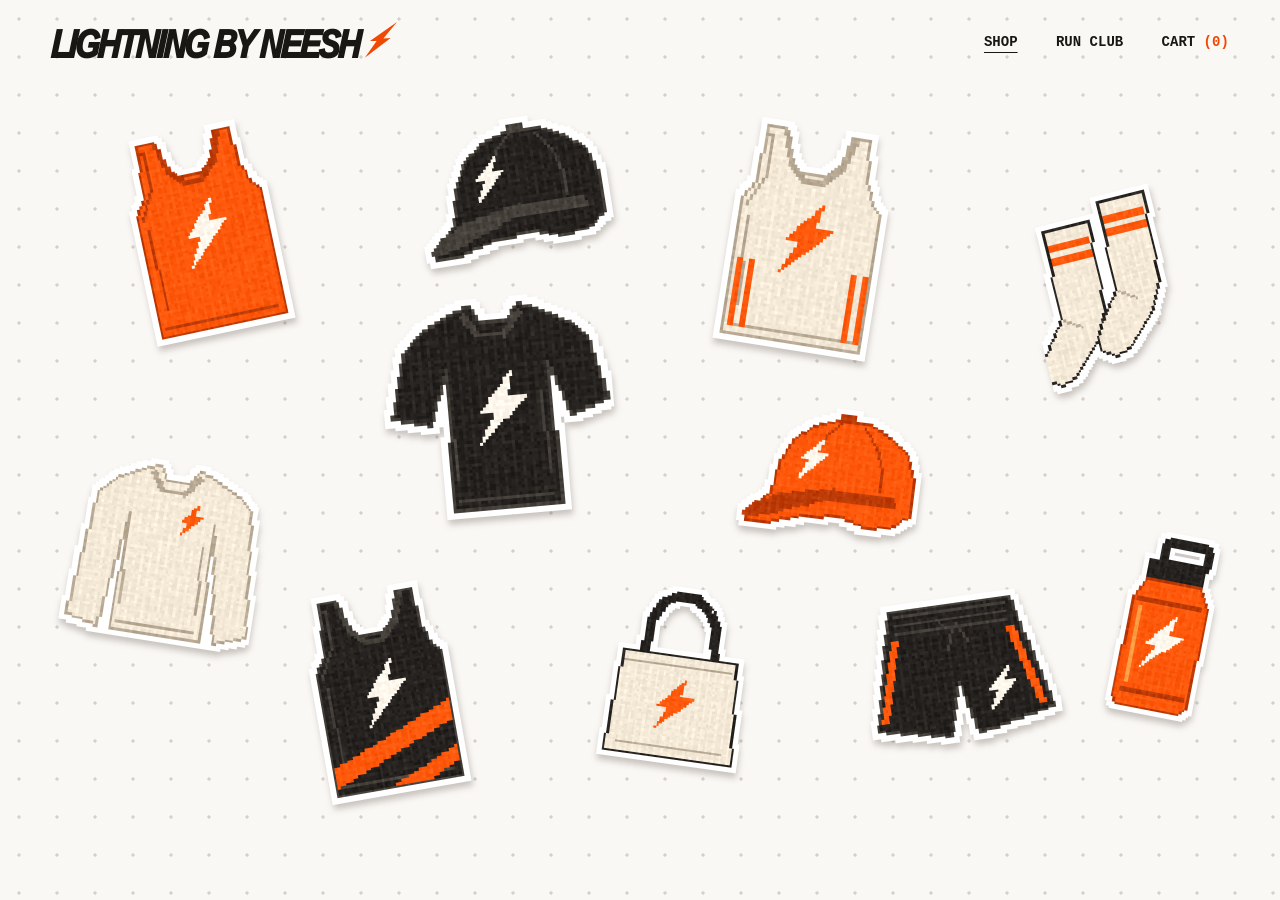
==== index.html @ 0bc3dfab "Build interactive pixel-art merchandise storefront" ====
<!doctype html><html lang="en"><head><meta charset="utf-8"><meta name="viewport" content="width=device-width,initial-scale=1"><meta name="theme-color" content="#faf8f5"><title>Lightning by Neesh — Merch</title><link rel="stylesheet" href="style.css"><script defer src="shop.js"></script></head><body>
<header><a class="brand" href="./">LIGHTNING BY NEESH <i aria-hidden="true"></i></a><nav><a class="active" href="./">Shop</a><a href="https://dion-nikila.github.io/lightning-by-neesh/">Run Club</a><button class="cart-button">Cart <b>(0)</b></button></nav></header>
<main id="board" aria-label="Merchandise sticker board"></main>
<dialog aria-labelledby="title"><header><button id="back">← Back</button><button class="cart-button">Cart <b>(0)</b></button></header><section id="panel"></section></dialog></body></html>
---- style.css ----
:root{--ink:#191714;--orange:#ef4905;--paper:#faf8f5;--cross:url("data:image/svg+xml,%3Csvg xmlns='http://www.w3.org/2000/svg' width='38' height='38'%3E%3Cpath d='M17 19h4m-2-2v4' stroke='%23c2bbb4' stroke-width='.8'/%3E%3C/svg%3E")}*{box-sizing:border-box}body,dialog{margin:0;background:var(--paper) var(--cross);color:var(--ink);font:700 14px/1.4 ui-monospace,'Courier New',monospace;text-transform:uppercase}button,a{color:inherit;font:inherit;text-transform:inherit;touch-action:manipulation}button{border:0;background:none;cursor:pointer;padding:0}a{text-decoration:none}button:focus-visible,a:focus-visible{outline:2px dashed var(--orange);outline-offset:4px}header{height:85px;padding:0 4vw;display:flex;align-items:center;justify-content:space-between}.brand{font:italic 1000 clamp(22px,3.1vw,48px)/.95 Impact,'Arial Narrow','Arial Black',sans-serif;letter-spacing:-.065em;transform:scaleX(.8) skewX(-4deg);transform-origin:left;white-space:nowrap}.brand i{display:inline-block;width:.95em;height:.9em;background:var(--orange);clip-path:polygon(100% 0,58% 46%,82% 45%,0 100%,36% 53%,14% 53%)}nav{display:flex;align-items:center;gap:3vw}nav a,header button{padding:12px 0}.active{text-decoration:underline;text-underline-offset:6px}b,.buy{color:var(--orange)}
#board{position:relative;margin:auto;width:min(100%,1700px);height:clamp(660px,57vw,970px)}.item{position:absolute;left:var(--x);top:var(--y);width:var(--w);transform:translate(-50%,-50%)}.art{display:block;width:100%;image-rendering:pixelated;filter:drop-shadow(1px 5px 3px #32221640);transform:rotate(var(--r));transition:transform .35s cubic-bezier(.2,1.5,.4,1),filter .25s;user-select:none;-webkit-user-drag:none}.item small{position:absolute;left:50%;top:106%;transform:translateX(-50%);opacity:0;font-size:10px;letter-spacing:.14em;white-space:nowrap}.item:focus-visible small{opacity:1}@media(hover:hover){.item:hover{z-index:1}.item:hover img{transform:translate(var(--dx,0px),-6px) rotate(calc(var(--r)*.55)) scale(1.06);filter:drop-shadow(3px 12px 6px #32221638)}.item:hover small{opacity:1}}.item:active img{scale:.97}
dialog{padding:0;border:0;position:fixed;inset:0;width:100%;height:100%;max-width:none;max-height:none;overflow:auto}body:has(dialog[open]){overflow:hidden}.detail{max-width:1050px;margin:auto;min-height:calc(100svh - 110px);display:grid;grid-template-columns:60% 40%;align-items:center}.hero{width:100%;height:min(54vh,455px);object-fit:contain;transform:rotate(-7deg);image-rendering:pixelated;filter:drop-shadow(3px 9px 5px #30231d35)}.info{padding:24px}h1{font:inherit;font-size:20px;margin:4px 0 20px}.code,.muted{font-size:12px}.muted{color:#655e56}.sizes{display:flex;gap:5px}.sizes button,.actions button{min-width:44px;min-height:44px}.sizes [aria-pressed=true]{text-decoration:underline;text-underline-offset:6px;color:var(--orange)}.buy{min-height:44px;margin-top:14px}.cart{max-width:650px;margin:8vh auto;padding:0 5vw}.line{display:flex;align-items:center;gap:12px;padding:15px 0;border-top:1px solid #d9d4ce}.line img{width:52px;height:60px;object-fit:contain;image-rendering:pixelated}.actions{margin-left:auto;display:flex;align-items:center}.spark{position:fixed;background:var(--orange);height:7px;width:7px;pointer-events:none}
@media(max-width:650px){header{height:72px;padding:0 5vw}.brand{font-size:clamp(22px,5vw,30px)}nav a{display:none}nav{font-size:12px}#board{height:410vw}.item{left:var(--mx);top:var(--my);width:var(--mw)}.detail{display:flex;flex-direction:column;justify-content:center;min-height:calc(100svh - 90px);gap:20px}.hero{height:min(40svh,350px);width:75vw}.info{text-align:center;padding:12px}.sizes{justify-content:center}.line{gap:6px}.actions button{min-width:34px}}@media(prefers-reduced-motion:reduce){*,*::before,*::after{transition:none!important;animation:none!important}}
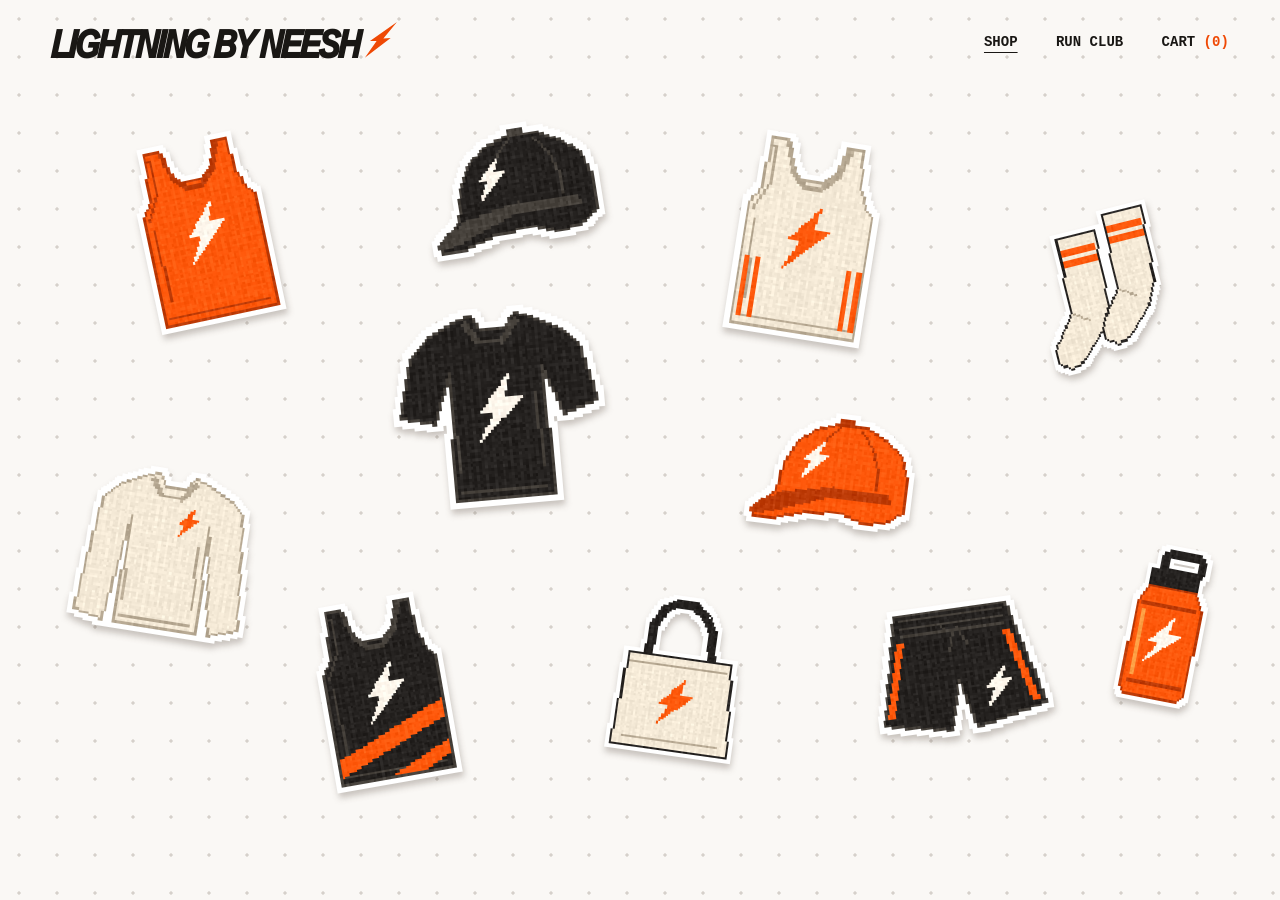
==== commit d49098c5: "Refine product inspection, add a quiet grid hover and restore complete sticker borders" ====
--- a/index.html
+++ b/index.html
@@ -1,4 +1,4 @@
-<!doctype html><html lang="en"><head><meta charset="utf-8"><meta name="viewport" content="width=device-width,initial-scale=1"><meta name="theme-color" content="#faf8f5"><title>Lightning by Neesh — Merch</title><link rel="stylesheet" href="style.css"><script defer src="shop.js"></script></head><body>
+<!doctype html><html lang="en"><head><meta charset="utf-8"><meta name="viewport" content="width=device-width,initial-scale=1"><meta name="theme-color" content="#faf8f5"><title>Lightning by Neesh — Merch</title><link rel="stylesheet" href="style.css?v=2"><script defer src="shop.js?v=2"></script></head><body>
 <header><a class="brand" href="./">LIGHTNING BY NEESH <i aria-hidden="true"></i></a><nav><a class="active" href="./">Shop</a><a href="https://dion-nikila.github.io/lightning-by-neesh/">Run Club</a><button class="cart-button">Cart <b>(0)</b></button></nav></header>
 <main id="board" aria-label="Merchandise sticker board"></main>
 <dialog aria-labelledby="title"><header><button id="back">← Back</button><button class="cart-button">Cart <b>(0)</b></button></header><section id="panel"></section></dialog></body></html>
--- a/style.css
+++ b/style.css
@@ -2,3 +2,17 @@
 #board{position:relative;margin:auto;width:min(100%,1700px);height:clamp(660px,57vw,970px)}.item{position:absolute;left:var(--x);top:var(--y);width:var(--w);transform:translate(-50%,-50%)}.art{display:block;width:100%;image-rendering:pixelated;filter:drop-shadow(1px 5px 3px #32221640);transform:rotate(var(--r));transition:transform .35s cubic-bezier(.2,1.5,.4,1),filter .25s;user-select:none;-webkit-user-drag:none}.item small{position:absolute;left:50%;top:106%;transform:translateX(-50%);opacity:0;font-size:10px;letter-spacing:.14em;white-space:nowrap}.item:focus-visible small{opacity:1}@media(hover:hover){.item:hover{z-index:1}.item:hover img{transform:translate(var(--dx,0px),-6px) rotate(calc(var(--r)*.55)) scale(1.06);filter:drop-shadow(3px 12px 6px #32221638)}.item:hover small{opacity:1}}.item:active img{scale:.97}
 dialog{padding:0;border:0;position:fixed;inset:0;width:100%;height:100%;max-width:none;max-height:none;overflow:auto}body:has(dialog[open]){overflow:hidden}.detail{max-width:1050px;margin:auto;min-height:calc(100svh - 110px);display:grid;grid-template-columns:60% 40%;align-items:center}.hero{width:100%;height:min(54vh,455px);object-fit:contain;transform:rotate(-7deg);image-rendering:pixelated;filter:drop-shadow(3px 9px 5px #30231d35)}.info{padding:24px}h1{font:inherit;font-size:20px;margin:4px 0 20px}.code,.muted{font-size:12px}.muted{color:#655e56}.sizes{display:flex;gap:5px}.sizes button,.actions button{min-width:44px;min-height:44px}.sizes [aria-pressed=true]{text-decoration:underline;text-underline-offset:6px;color:var(--orange)}.buy{min-height:44px;margin-top:14px}.cart{max-width:650px;margin:8vh auto;padding:0 5vw}.line{display:flex;align-items:center;gap:12px;padding:15px 0;border-top:1px solid #d9d4ce}.line img{width:52px;height:60px;object-fit:contain;image-rendering:pixelated}.actions{margin-left:auto;display:flex;align-items:center}.spark{position:fixed;background:var(--orange);height:7px;width:7px;pointer-events:none}
 @media(max-width:650px){header{height:72px;padding:0 5vw}.brand{font-size:clamp(22px,5vw,30px)}nav a{display:none}nav{font-size:12px}#board{height:410vw}.item{left:var(--mx);top:var(--my);width:var(--mw)}.detail{display:flex;flex-direction:column;justify-content:center;min-height:calc(100svh - 90px);gap:20px}.hero{height:min(40svh,350px);width:75vw}.info{text-align:center;padding:12px}.sizes{justify-content:center}.line{gap:6px}.actions button{min-width:34px}}@media(prefers-reduced-motion:reduce){*,*::before,*::after{transition:none!important;animation:none!important}}
+
+/* Product inspection */
+.detail{width:min(1100px,92%);grid-template-columns:minmax(0,1.55fr) minmax(235px,1fr);column-gap:clamp(30px,6vw,100px);padding:5vh 0 8vh}
+.stage{display:grid;justify-items:center;align-content:center;gap:clamp(22px,4vh,46px);min-width:0}
+.hero{width:80%;height:clamp(210px,46svh,460px);transform:rotate(-6deg)}
+.piece-nav{display:flex;align-items:center;gap:8px;font-size:11px;letter-spacing:.12em}
+.piece-nav button{width:44px;height:44px;padding:0;font-size:19px}.piece-nav em{color:#9c938b;font-style:normal}.piece-nav button:hover{color:var(--orange)}
+.info{padding:0;width:min(100%,320px)}.code{font-size:10px;letter-spacing:.16em;color:#645d58}
+.info h1{font:900 italic clamp(30px,3.7vw,58px)/.98 Impact,'Arial Narrow','Arial Black',sans-serif;letter-spacing:-.04em;margin:10px 0 16px;text-wrap:balance}
+.colorway{display:flex;align-items:center;gap:9px;font-size:12px;margin:0}.colorway i{width:11px;height:11px;box-shadow:inset 0 0 0 1px #0002}
+.order{border-top:1px solid #26201a33;margin-top:26px;padding-top:16px}.size-label{font-size:10px;letter-spacing:.12em;color:#645d58}.sizes{gap:2px;align-items:center;margin:4px 0}.sizes span{padding:12px 0}.sizes button{position:relative}.sizes [aria-pressed=true]{color:var(--ink);text-decoration:none}.sizes [aria-pressed=true]:after{content:'';position:absolute;bottom:5px;height:3px;width:13px;left:50%;transform:translateX(-50%);background:var(--orange)}
+.buy{background:var(--ink);color:#fff;padding:0 20px;min-height:46px;letter-spacing:.04em}.buy:hover,.buy:focus-visible{background:#bf3900}.buy:disabled{background:#48423d}
+.grid-glint{position:absolute;pointer-events:none;left:0;top:0;width:38px;height:38px;opacity:0;transition:opacity .16s;background:url("data:image/svg+xml,%3Csvg xmlns='http://www.w3.org/2000/svg' width='38' height='38'%3E%3Cpath d='M15 19h8m-4-4v8' stroke='%23f46b34' stroke-width='1.25'/%3E%3C/svg%3E") center no-repeat}
+@media(max-width:650px){.detail{width:min(90%,480px);padding:14px 0 32px;gap:15px}.stage{width:100%;gap:8px}.hero{width:68%;height:clamp(135px,32svh,320px)}.info{width:min(100%,310px)}.info h1{font-size:32px;margin:6px 0 9px}.colorway{justify-content:center}.order{margin-top:14px;padding-top:10px}.buy{margin-top:8px}.piece-nav{font-size:10px}.piece-nav button{height:44px}}
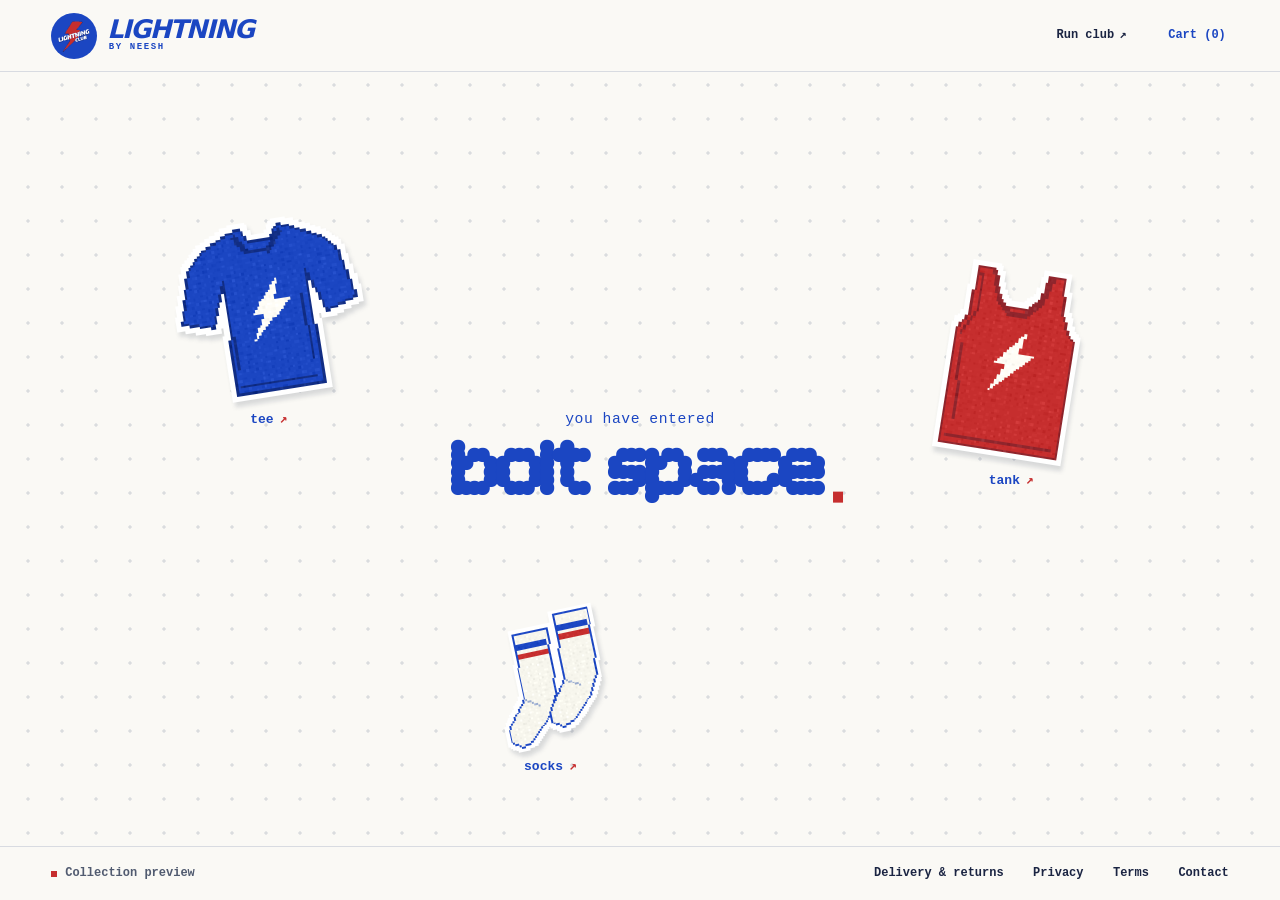
==== commit 21914fd5: "Bring the three-piece Bolt Space collection and shop policies to the pixel storefront" ====
--- a/index.html
+++ b/index.html
@@ -1,4 +1,52 @@
-<!doctype html><html lang="en"><head><meta charset="utf-8"><meta name="viewport" content="width=device-width,initial-scale=1"><meta name="theme-color" content="#faf8f5"><title>Lightning by Neesh — Merch</title><link rel="stylesheet" href="style.css?v=2"><script defer src="shop.js?v=2"></script></head><body>
-<header><a class="brand" href="./">LIGHTNING BY NEESH <i aria-hidden="true"></i></a><nav><a class="active" href="./">Shop</a><a href="https://dion-nikila.github.io/lightning-by-neesh/">Run Club</a><button class="cart-button">Cart <b>(0)</b></button></nav></header>
-<main id="board" aria-label="Merchandise sticker board"></main>
-<dialog aria-labelledby="title"><header><button id="back">← Back</button><button class="cart-button">Cart <b>(0)</b></button></header><section id="panel"></section></dialog></body></html>
+<!doctype html>
+<html lang="en">
+<head>
+  <meta charset="utf-8">
+  <meta name="viewport" content="width=device-width, initial-scale=1">
+  <meta name="theme-color" content="#1b46c2">
+  <meta name="description" content="Explore the Lightning by Neesh tee, tank and socks in Bolt Space, the Sri Lankan run club’s pixel merch preview.">
+  <title>Bolt Space · Lightning by Neesh</title>
+  <link rel="icon" href="assets/club-emblem.svg" type="image/svg+xml">
+  <link rel="preload" href="assets/bitcount-display.woff" as="font" type="font/woff" crossorigin>
+  <link rel="stylesheet" href="bolt.css?v=1">
+  <script defer src="collection.js?v=1"></script>
+  <script defer src="bolt-shop.js?v=1"></script>
+</head>
+<body class="shop-page" data-edition="pixel">
+  <a class="skip" href="#board">Skip to collection</a>
+  <header class="masthead">
+    <a class="brand" href="./" aria-label="Lightning by Neesh shop">
+      <img src="assets/club-emblem.svg" width="42" height="42" alt="">
+      <span>Lightning <small>by Neesh</small></span>
+    </a>
+    <nav class="shop-nav" aria-label="Shop navigation">
+      <a class="club-link" href="https://dion-nikila.github.io/lightning-by-neesh/">Run club <span aria-hidden="true">↗</span></a>
+      <button type="button" class="cart-button">Cart <b>(0)</b></button>
+    </nav>
+  </header>
+
+  <main id="board" aria-labelledby="welcome" tabindex="-1">
+    <h1 id="welcome"><span>you have entered </span><strong>bolt space</strong></h1>
+    <noscript><p class="no-script">Turn on JavaScript to explore the tee, tank and socks. Shop information is available below.</p></noscript>
+  </main>
+
+  <footer class="shop-foot" id="store-footer">
+    <span class="preview-status">Collection preview</span>
+    <nav aria-label="Shop information">
+      <a href="info/delivery-returns.html">Delivery &amp; returns</a>
+      <a href="info/privacy.html">Privacy</a>
+      <a href="info/terms.html">Terms</a>
+      <a href="info/contact.html">Contact</a>
+    </nav>
+  </footer>
+
+  <dialog aria-labelledby="title">
+    <header class="dialog-bar">
+      <button id="back" type="button">← Back</button>
+      <button type="button" class="cart-button">Cart <b>(0)</b></button>
+    </header>
+    <section id="panel"></section>
+    <footer class="shop-foot dialog-foot"></footer>
+  </dialog>
+</body>
+</html>
--- a/bolt.css
+++ b/bolt.css
@@ -0,0 +1,222 @@
+@font-face {
+  font-family: Bitcount;
+  src: url("assets/bitcount-display.woff") format("woff");
+  font-style: normal;
+  font-weight: 750;
+  font-display: swap;
+}
+:root {
+  color-scheme: light;
+  --blue: #1b46c2;
+  --red: #c62e2e;
+  --ink: #1a2442;
+  --muted: #515b70;
+  --paper: #faf9f5;
+  --rule: #d8dbe1;
+  --mono: ui-monospace, "SFMono-Regular", Consolas, "Liberation Mono", monospace;
+  --display: Bitcount, var(--mono);
+  --edge: clamp(17px, 4vw, 64px);
+  --cross: url("data:image/svg+xml,%3Csvg xmlns='http://www.w3.org/2000/svg' width='34' height='34'%3E%3Cpath d='M15 17h4m-2-2v4' fill='none' stroke='%23c8cbd2' stroke-width='.8'/%3E%3C/svg%3E");
+}
+* { box-sizing: border-box; }
+[hidden] { display: none !important; }
+body {
+  margin: 0;
+  background: var(--paper);
+  color: var(--ink);
+  font: 400 16px/1.5 system-ui, -apple-system, sans-serif;
+}
+body.shop-page, body.info-page { min-height: 100svh; display: flex; flex-direction: column; }
+body:has(dialog[open]) { overflow: hidden; }
+a, button { color: inherit; -webkit-tap-highlight-color: transparent; touch-action: manipulation; }
+button { border: 0; border-radius: 0; background: transparent; font: inherit; cursor: pointer; }
+button:focus-visible, a:focus-visible, summary:focus-visible {
+  outline: 2px solid var(--blue); outline-offset: 3px;
+}
+button:disabled { cursor: default; }
+button, a { text-underline-offset: .22em; }
+.skip { position: absolute; left: 10px; top: 8px; z-index: 10; padding: 10px; background: white; transform: translateY(-200%); }
+.skip:focus { transform: none; }
+.masthead, .dialog-bar, .shop-foot {
+  display: flex; align-items: center; justify-content: space-between; padding-inline: var(--edge);
+}
+.masthead, .dialog-bar { min-height: clamp(64px, 8vh, 86px); border-bottom: 1px solid var(--rule); }
+.brand { display: inline-flex; align-items: center; gap: 10px; color: var(--blue); text-decoration: none; }
+.brand img { width: clamp(34px, 4vw, 46px); height: auto; }
+.brand > span {
+  display: grid; gap: 3px; font: italic 900 clamp(19px, 2vw, 27px)/.85 Impact, "Arial Black", system-ui, sans-serif;
+  letter-spacing: -.055em; text-transform: uppercase;
+}
+.brand small { font: 700 9px/1 var(--mono); letter-spacing: .18em; padding-left: .16em; }
+.shop-nav, .shop-foot nav { display: flex; align-items: center; flex-wrap: wrap; }
+.shop-nav { gap: clamp(16px, 3vw, 44px); }
+.shop-nav a, .cart-button, #back, .shop-foot, .back-link {
+  font: 600 12px/1.3 var(--mono);
+}
+.shop-nav a, .shop-foot a, .back-link { text-decoration: none; }
+.shop-nav a, .shop-foot a, #back, .back-link { min-height: 44px; display: inline-flex; align-items: center; gap: .45em; }
+.shop-nav a:hover, .shop-foot a:hover, #back:hover, .back-link:hover { color: var(--blue); text-decoration: underline; }
+.cart-button { min-height: 44px; color: var(--blue); padding: 0 3px; }
+.cart-button b { font-weight: inherit; }
+.cart-button:hover { text-decoration: underline; }
+#board {
+  width: 100%; min-height: 440px; flex: 1; position: relative; isolation: isolate;
+  background: var(--cross) center center repeat; overflow: clip; outline: none;
+}
+#welcome {
+  margin: 0; position: absolute; top: 50%; left: 50%; transform: translate(-50%, -50%);
+  text-align: center; color: var(--blue); white-space: nowrap; pointer-events: none;
+}
+#welcome span {
+  display: block; margin-bottom: .25em;
+  font: 500 clamp(12px, 1.15vw, 17px)/1.5 var(--mono); letter-spacing: .035em;
+}
+#welcome strong {
+  display: inline-block; position: relative; font: 750 clamp(54px, 6.4vw, 108px)/.94 var(--display);
+  letter-spacing: -.055em;
+}
+#welcome strong::after {
+  content: ""; position: absolute; width: .13em; height: .13em; margin-left: .08em; bottom: .1em;
+  background: var(--red);
+}
+.item {
+  position: absolute; display: grid; justify-items: center; gap: 8px;
+  left: var(--x); top: var(--y); width: var(--w); min-height: 44px;
+  padding: 0; transform: translate(-50%, -50%); color: var(--blue);
+}
+.item[data-product-id="5"] { --x: 21%; --y: 32%; --w: clamp(116px, min(16vw, 24svh), 228px); --r: -9deg; }
+.item[data-product-id="0"] { --x: 79%; --y: 39%; --w: clamp(82px, min(11.4vw, 16.5svh), 164px); --r: 9deg; }
+.item[data-product-id="3"] { --x: 43%; --y: 80%; --w: clamp(76px, min(9.5vw, 13.5svh), 137px); --r: -12deg; }
+.art, .hero.illustration, .line img { image-rendering: pixelated; }
+.art {
+  display: block; width: 100%; filter: drop-shadow(2px 5px 2px #15203b26);
+  transform: translateX(var(--dx, 0px)) rotate(var(--r)); user-select: none; -webkit-user-drag: none;
+  transition: transform .22s ease, filter .22s ease;
+}
+.item-name { display: flex; align-items: center; gap: .45em; font: 600 13px/1.25 var(--mono); text-transform: lowercase; }
+.item-name::after { content: "↗"; color: var(--red); }
+@media (hover: hover) {
+  .item:hover .art { transform: translate(var(--dx, 0px), -6px) rotate(calc(var(--r) * .55)) scale(1.065); filter: drop-shadow(3px 10px 4px #15203b26); }
+  .item:hover .item-name { text-decoration: underline; }
+}
+.item:active .art { scale: .97; }
+.grid-glint { position: absolute; width: 7px; height: 7px; pointer-events: none; color: var(--red); }
+.grid-glint::before, .grid-glint::after { content: ""; position: absolute; background: currentColor; }
+.grid-glint::before { width: 7px; height: 1px; top: 3px; }
+.grid-glint::after { width: 1px; height: 7px; left: 3px; }
+.shop-foot { gap: 16px; flex-wrap: wrap; min-height: 54px; border-top: 1px solid var(--rule); color: var(--muted); }
+.shop-foot nav { gap: clamp(12px, 2.3vw, 34px); }
+.shop-foot a { color: var(--ink); }
+.preview-status { display: inline-flex; align-items: center; gap: 8px; }
+.preview-status::before { content: ""; width: 6px; height: 6px; background: var(--red); }
+.no-script { position: absolute; bottom: 5%; width: 100%; text-align: center; padding: 0 24px; }
+
+dialog {
+  position: fixed; inset: 0; width: 100%; max-width: none; height: 100%; max-height: none;
+  padding: 0; margin: 0; border: 0; background: var(--paper); color: var(--ink); overflow-y: auto;
+}
+dialog[open] { display: flex; flex-direction: column; }
+dialog::backdrop { background: var(--paper); }
+.dialog-bar, .dialog-foot { flex: none; }
+#back { padding: 0 3px; color: var(--blue); }
+.detail {
+  width: min(1050px, calc(100% - 2 * var(--edge))); margin: auto; padding: clamp(20px,5vh,60px) 0;
+  display: grid; grid-template-columns: minmax(0,1.35fr) minmax(220px,.85fr); align-items: center;
+  gap: clamp(32px,7vw,105px);
+}
+.stage { min-width: 0; display: grid; gap: 8px; }
+.media-frame { margin: 0; }
+.media-well {
+  display: grid; place-items: center; width: 100%; height: clamp(230px, 46svh, 490px);
+  background: var(--cross) center center; border: 1px solid var(--rule); overflow: hidden;
+}
+.hero { display: block; width: 100%; height: 100%; min-height: 0; object-fit: contain; }
+.hero.illustration { width: 59%; height: 72%; transform: rotate(-6deg); filter: drop-shadow(2px 6px 2px #15203b26); }
+.media-frame figcaption, .code, .size-label, .price-pending, .cart-note, .fit-guide summary { font: 500 12px/1.5 var(--mono); }
+.media-frame figcaption { margin-top: 8px; color: var(--muted); }
+.gallery-tabs { display: flex; flex-wrap: wrap; gap: 5px; }
+.gallery-tabs button { min-height: 44px; min-width: 44px; padding: 3px; border: 1px solid var(--rule); }
+.gallery-tabs button[aria-pressed="true"] { border: 2px solid var(--blue); }
+.gallery-tabs img { display: block; width: 38px; height: 38px; object-fit: cover; }
+.piece-nav { display: flex; align-items: center; gap: 8px; font: 500 12px/1 var(--mono); }
+.piece-nav button { width: 44px; height: 44px; color: var(--blue); font-size: 20px; }
+.piece-nav button:hover { background: #e9edf7; }
+.code { color: var(--muted); letter-spacing: .08em; }
+.info h1, .cart h1, .policy h1 { color: var(--blue); font: 750 clamp(42px, 5.2vw, 78px)/1.03 var(--display); letter-spacing: -.05em; }
+.info h1 { margin: 6px 0 12px; text-transform: lowercase; }
+.price-pending, .cart-note { color: var(--muted); }
+.order { border-top: 1px solid var(--rule); padding-top: 16px; margin-top: 22px; }
+.size-label { color: var(--muted); }
+.sizes { display: flex; flex-wrap: wrap; gap: 4px; align-items: center; margin: 5px 0 12px; }
+.sizes button, .sizes span { min-width: 44px; min-height: 44px; display: inline-grid; place-items: center; font: 600 13px var(--mono); }
+.sizes button { border: 1px solid var(--rule); }
+.sizes [aria-pressed="true"] { background: var(--blue); color: white; border-color: var(--blue); }
+.buy, .primary-link {
+  min-height: 46px; padding: 0 24px; display: inline-flex; align-items: center; justify-content: center;
+  background: var(--blue); color: white; text-decoration: none; font: 600 13px/1.3 var(--mono);
+}
+.buy:hover, .primary-link:hover { background: var(--red); }
+.buy:disabled { background: var(--ink); }
+.fit-guide { margin: 12px 0; }
+.fit-guide summary { cursor: pointer; color: var(--blue); }
+.fit-guide table { margin-top: 6px; border-collapse: collapse; font-size: 13px; }
+.fit-guide td, .fit-guide th { text-align: left; padding: 5px 10px; border-bottom: 1px solid var(--rule); }
+.spark { position: fixed; height: 7px; width: 7px; background: var(--red); pointer-events: none; }
+.cart { width: min(650px, calc(100% - 2 * var(--edge))); margin: auto; padding: 36px 0; }
+.cart h1 { margin: 0 0 20px; }
+.cart-note { margin: 16px 0 0; max-width: 48ch; }
+.line { display: flex; gap: 12px; align-items: center; padding: 14px 0; border-block-start: 1px solid var(--rule); }
+.line img { width: 48px; height: 54px; object-fit: contain; }
+.line-name { font-weight: 650; }
+.line small { display: block; color: var(--muted); }
+.actions { margin-left: auto; display: flex; align-items: center; }
+.actions button { width: 44px; height: 44px; color: var(--blue); font-size: 18px; }
+.actions button:hover { background: #e9edf7; }
+.actions span { font: 600 13px var(--mono); }
+
+.info-page main { flex: 1; }
+.policy { width: min(690px, calc(100% - 2 * var(--edge))); margin: 0 auto; padding: clamp(26px,6vh,80px) 0 56px; }
+.back-link { color: var(--blue); }
+.policy h1 { margin: 20px 0 13px; font-size: clamp(38px, 6vw, 74px); }
+.policy h2 { font-size: 19px; line-height: 1.3; margin: 26px 0 6px; color: var(--ink); }
+.policy p { margin: 8px 0 15px; max-width: 65ch; }
+.policy p a { color: var(--blue); }
+.policy .date { color: var(--muted); font: 500 12px/1.6 var(--mono); }
+.shop-foot a[aria-current="page"] { text-decoration: underline; }
+@media (max-width: 640px) and (orientation: portrait), (max-aspect-ratio: 4/5) {
+  #board { min-height: 370px; }
+  #welcome strong { font-size: clamp(53px, 11vw, 83px); }
+  .item[data-product-id="5"] { --x: 24%; --y: 23%; --w: clamp(78px, min(25vw, 15svh), 170px); }
+  .item[data-product-id="0"] { --x: 76%; --y: 27%; --w: clamp(62px, min(19vw, 12svh), 126px); }
+  .item[data-product-id="3"] { --x: 47%; --y: 79%; --w: clamp(65px, min(19vw, 12svh), 117px); }
+}
+@media (max-width: 680px) {
+  .detail { grid-template-columns: 1fr; gap: 12px; width: min(460px, calc(100% - 2 * var(--edge))); }
+  .media-well { height: clamp(178px, 32svh, 320px); }
+  .info h1 { margin: 2px 0 7px; }
+  .order { margin-top: 12px; padding-top: 10px; }
+  .shop-foot { gap: 0 12px; padding-block: 7px; font-size: 11px; }
+  .shop-foot nav { gap: 0 16px; }
+  .shop-foot a { min-height: 44px; }
+  .shop-foot .preview-status { min-height: 22px; }
+}
+@media (max-width: 365px) {
+  .brand { gap: 6px; }
+  .shop-nav { gap: 13px; }
+  .shop-foot nav { gap: 0 11px; }
+  .line { gap: 6px; }
+  .line img { width: 35px; }
+}
+@media (max-height: 520px) and (orientation: landscape) {
+  #board { min-height: 275px; }
+  #welcome strong { font-size: clamp(43px, 6vw, 61px); }
+  .masthead, .dialog-bar { min-height: 52px; }
+  .item[data-product-id="5"] { --w: 85px; }
+  .item[data-product-id="0"] { --w: 65px; }
+  .item[data-product-id="3"] { --w: 53px; }
+  .item { gap: 3px; }
+}
+@media (prefers-reduced-motion: reduce) {
+  *, *::before, *::after { animation: none !important; transition: none !important; }
+}
+.policy p a.primary-link { color: white; }
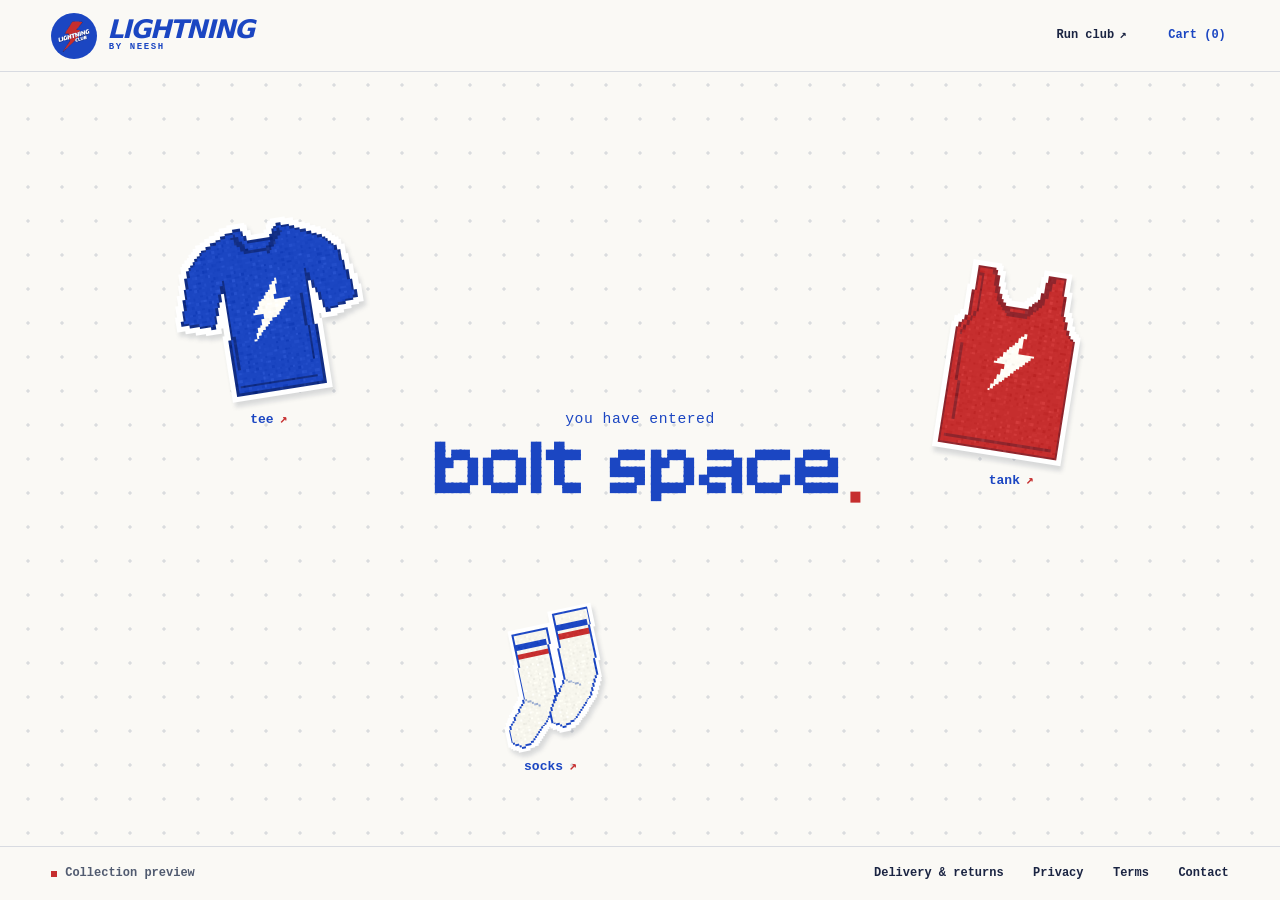
==== commit 27995abe: "Keep the welcome and stickers clear on compact phones" ====
--- a/index.html
+++ b/index.html
@@ -7,8 +7,8 @@
   <meta name="description" content="Explore the Lightning by Neesh tee, tank and socks in Bolt Space, the Sri Lankan run club’s pixel merch preview.">
   <title>Bolt Space · Lightning by Neesh</title>
   <link rel="icon" href="assets/club-emblem.svg" type="image/svg+xml">
-  <link rel="preload" href="assets/bitcount-display.woff" as="font" type="font/woff" crossorigin>
-  <link rel="stylesheet" href="bolt.css?v=1">
+  <link rel="preload" href="assets/bitcount-display.woff?v=2" as="font" type="font/woff" crossorigin>
+  <link rel="stylesheet" href="bolt.css?v=2">
   <script defer src="collection.js?v=1"></script>
   <script defer src="bolt-shop.js?v=1"></script>
 </head>
--- a/bolt.css
+++ b/bolt.css
@@ -1,8 +1,8 @@
 @font-face {
   font-family: Bitcount;
-  src: url("assets/bitcount-display.woff") format("woff");
+  src: url("assets/bitcount-display.woff?v=2") format("woff");
   font-style: normal;
-  font-weight: 750;
+  font-weight: 520;
   font-display: swap;
 }
 :root {
@@ -72,8 +72,8 @@
   font: 500 clamp(12px, 1.15vw, 17px)/1.5 var(--mono); letter-spacing: .035em;
 }
 #welcome strong {
-  display: inline-block; position: relative; font: 750 clamp(54px, 6.4vw, 108px)/.94 var(--display);
-  letter-spacing: -.055em;
+  display: inline-block; position: relative; font: 520 clamp(54px, 6.4vw, 108px)/.94 var(--display);
+  letter-spacing: -.012em;
 }
 #welcome strong::after {
   content: ""; position: absolute; width: .13em; height: .13em; margin-left: .08em; bottom: .1em;
@@ -142,7 +142,7 @@
 .piece-nav button { width: 44px; height: 44px; color: var(--blue); font-size: 20px; }
 .piece-nav button:hover { background: #e9edf7; }
 .code { color: var(--muted); letter-spacing: .08em; }
-.info h1, .cart h1, .policy h1 { color: var(--blue); font: 750 clamp(42px, 5.2vw, 78px)/1.03 var(--display); letter-spacing: -.05em; }
+.info h1, .cart h1, .policy h1 { color: var(--blue); font: 520 clamp(42px, 5.2vw, 78px)/1.03 var(--display); letter-spacing: -.012em; }
 .info h1 { margin: 6px 0 12px; text-transform: lowercase; }
 .price-pending, .cart-note { color: var(--muted); }
 .order { border-top: 1px solid var(--rule); padding-top: 16px; margin-top: 22px; }
@@ -200,6 +200,10 @@
   .shop-foot a { min-height: 44px; }
   .shop-foot .preview-status { min-height: 22px; }
 }
+@media (max-width: 460px) and (max-height: 600px) and (orientation: portrait) {
+  .item[data-product-id="5"] { --y: 19%; }
+  .item[data-product-id="0"] { --y: 19%; }
+}
 @media (max-width: 365px) {
   .brand { gap: 6px; }
   .shop-nav { gap: 13px; }
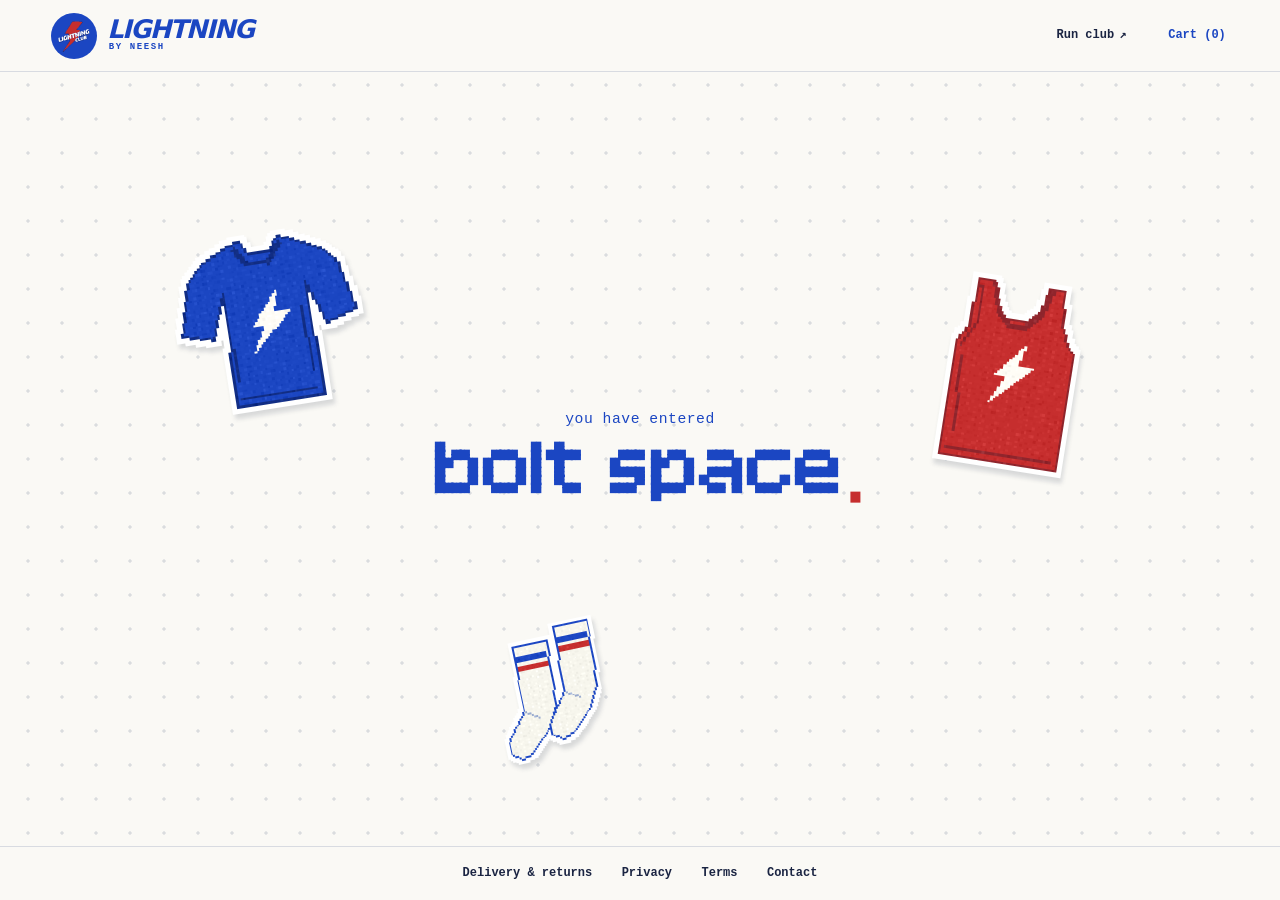
==== commit 529aa03e: "Leave the landing stickers unnamed and simplify the mobile footer" ====
--- a/index.html
+++ b/index.html
@@ -8,9 +8,9 @@
   <title>Bolt Space · Lightning by Neesh</title>
   <link rel="icon" href="assets/club-emblem.svg" type="image/svg+xml">
   <link rel="preload" href="assets/bitcount-display.woff?v=2" as="font" type="font/woff" crossorigin>
-  <link rel="stylesheet" href="bolt.css?v=2">
+  <link rel="stylesheet" href="bolt.css?v=3">
   <script defer src="collection.js?v=1"></script>
-  <script defer src="bolt-shop.js?v=1"></script>
+  <script defer src="bolt-shop.js?v=2"></script>
 </head>
 <body class="shop-page" data-edition="pixel">
   <a class="skip" href="#board">Skip to collection</a>
@@ -27,11 +27,10 @@
 
   <main id="board" aria-labelledby="welcome" tabindex="-1">
     <h1 id="welcome"><span>you have entered </span><strong>bolt space</strong></h1>
-    <noscript><p class="no-script">Turn on JavaScript to explore the tee, tank and socks. Shop information is available below.</p></noscript>
+    <noscript><p class="no-script">Turn on JavaScript to explore the pieces. Shop information is available below.</p></noscript>
   </main>
 
   <footer class="shop-foot" id="store-footer">
-    <span class="preview-status">Collection preview</span>
     <nav aria-label="Shop information">
       <a href="info/delivery-returns.html">Delivery &amp; returns</a>
       <a href="info/privacy.html">Privacy</a>
--- a/bolt.css
+++ b/bolt.css
@@ -93,22 +93,17 @@
   transform: translateX(var(--dx, 0px)) rotate(var(--r)); user-select: none; -webkit-user-drag: none;
   transition: transform .22s ease, filter .22s ease;
 }
-.item-name { display: flex; align-items: center; gap: .45em; font: 600 13px/1.25 var(--mono); text-transform: lowercase; }
-.item-name::after { content: "↗"; color: var(--red); }
 @media (hover: hover) {
   .item:hover .art { transform: translate(var(--dx, 0px), -6px) rotate(calc(var(--r) * .55)) scale(1.065); filter: drop-shadow(3px 10px 4px #15203b26); }
-  .item:hover .item-name { text-decoration: underline; }
 }
 .item:active .art { scale: .97; }
 .grid-glint { position: absolute; width: 7px; height: 7px; pointer-events: none; color: var(--red); }
 .grid-glint::before, .grid-glint::after { content: ""; position: absolute; background: currentColor; }
 .grid-glint::before { width: 7px; height: 1px; top: 3px; }
 .grid-glint::after { width: 1px; height: 7px; left: 3px; }
-.shop-foot { gap: 16px; flex-wrap: wrap; min-height: 54px; border-top: 1px solid var(--rule); color: var(--muted); }
+.shop-foot { justify-content: center; gap: 16px; flex-wrap: wrap; min-height: 54px; border-top: 1px solid var(--rule); color: var(--muted); }
 .shop-foot nav { gap: clamp(12px, 2.3vw, 34px); }
 .shop-foot a { color: var(--ink); }
-.preview-status { display: inline-flex; align-items: center; gap: 8px; }
-.preview-status::before { content: ""; width: 6px; height: 6px; background: var(--red); }
 .no-script { position: absolute; bottom: 5%; width: 100%; text-align: center; padding: 0 24px; }
 
 dialog {
@@ -195,10 +190,9 @@
   .media-well { height: clamp(178px, 32svh, 320px); }
   .info h1 { margin: 2px 0 7px; }
   .order { margin-top: 12px; padding-top: 10px; }
-  .shop-foot { gap: 0 12px; padding-block: 7px; font-size: 11px; }
-  .shop-foot nav { gap: 0 16px; }
-  .shop-foot a { min-height: 44px; }
-  .shop-foot .preview-status { min-height: 22px; }
+  .shop-foot { padding: 4px max(8px, env(safe-area-inset-right)) max(4px, env(safe-area-inset-bottom)); font-size: 11px; font-weight: 500; }
+  .shop-foot nav { width: min(100%, 440px); display: grid; grid-template-columns: 1.7fr 1fr .85fr 1fr; gap: 0; }
+  .shop-foot a { justify-content: center; min-height: 44px; color: var(--muted); }
 }
 @media (max-width: 460px) and (max-height: 600px) and (orientation: portrait) {
   .item[data-product-id="5"] { --y: 19%; }
@@ -207,7 +201,6 @@
 @media (max-width: 365px) {
   .brand { gap: 6px; }
   .shop-nav { gap: 13px; }
-  .shop-foot nav { gap: 0 11px; }
   .line { gap: 6px; }
   .line img { width: 35px; }
 }
